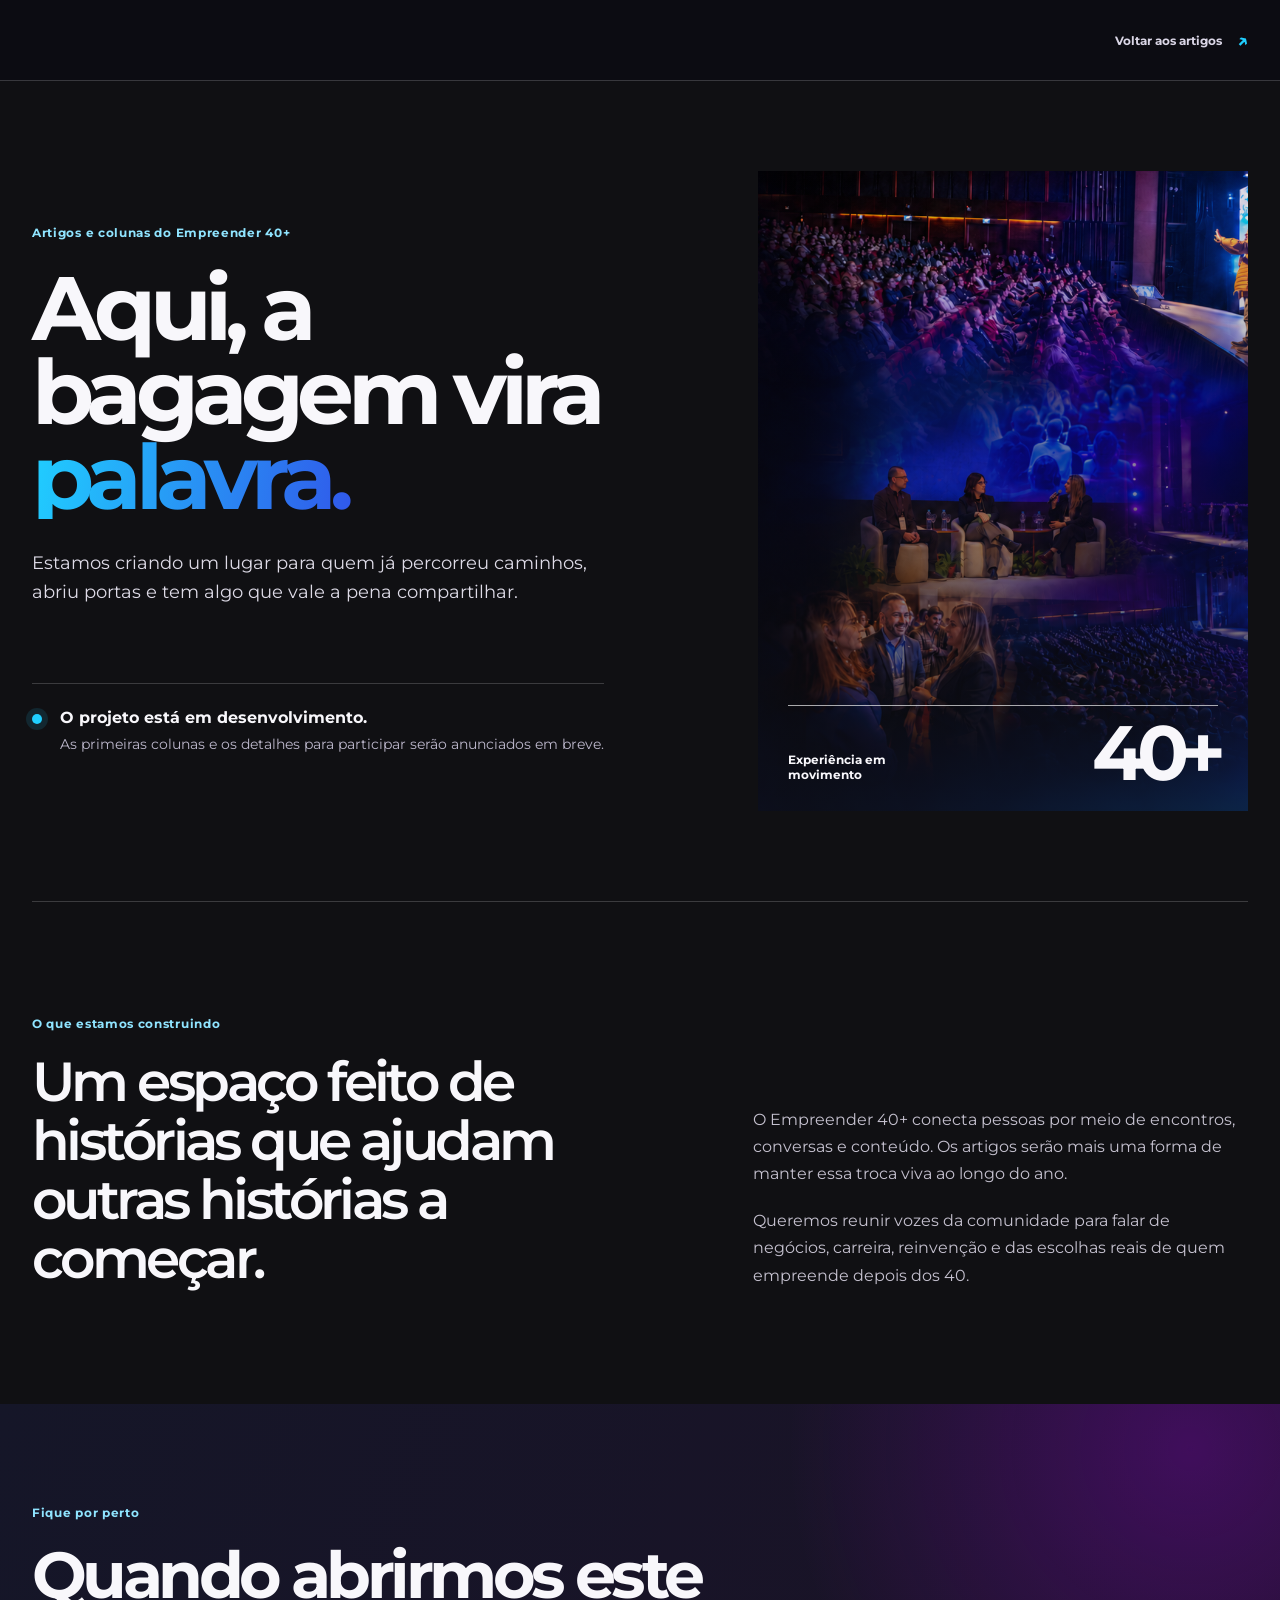
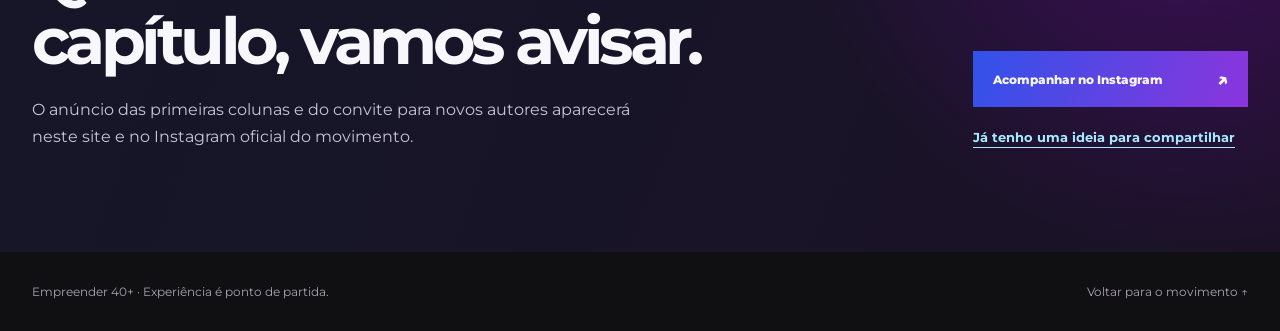
==== colunistas.html @ cd9b43f6 "Adiciona página de apresentação para futuros colunistas" ====
<!doctype html>
<html lang="pt-BR">
<head>
  <meta charset="utf-8">
  <meta name="viewport" content="width=device-width, initial-scale=1">
  <meta name="theme-color" content="#101013">
  <meta name="description" content="Conheça o espaço de artigos e colunas do Empreender 40+. O projeto está em desenvolvimento e a abertura será anunciada em breve.">
  <meta property="og:title" content="Artigos e colunas | Empreender 40+">
  <meta property="og:description" content="Aqui, a bagagem vira palavra. Estamos preparando um espaço para ideias com autoria.">
  <meta property="og:type" content="website">
  <meta property="og:locale" content="pt_BR">
  <link rel="icon" href="img/brand/favicon-32.png" sizes="32x32" type="image/png">
  <link rel="apple-touch-icon" href="img/brand/apple-touch-icon.png" sizes="180x180">
  <title>Artigos e colunas — Empreender 40+</title>
  <link rel="preconnect" href="https://fonts.googleapis.com">
  <link rel="preconnect" href="https://fonts.gstatic.com" crossorigin>
  <link href="https://fonts.googleapis.com/css2?family=Montserrat:wght@400;500;600;700;800&amp;display=swap" rel="stylesheet">
  <link rel="stylesheet" href="css/colunistas.css?v=20261019a">
</head>
<body>
  <a class="skip-link" href="#conteudo">Ir para o conteúdo</a>
  <header class="page-header">
    <div class="shell header-inner">
      <a class="brand" href="index.html#inicio" aria-label="Empreender 40+, página inicial"><img src="img/new/Cópia de ASSINATURA HORIZONTAL BRANCO.png" width="8000" height="4500" alt=""></a>
      <a class="header-back" href="index.html#site">Voltar aos artigos <span aria-hidden="true">↗</span></a>
    </div>
  </header>

  <main id="conteudo">
    <section class="intro shell" aria-labelledby="intro-title">
      <div class="intro-copy">
        <p class="section-name">Artigos e colunas do Empreender 40+</p>
        <h1 id="intro-title">Aqui, a bagagem vira <span>palavra.</span></h1>
        <p class="intro-lead">Estamos criando um lugar para quem já percorreu caminhos, abriu portas e tem algo que vale a pena compartilhar.</p>
        <div class="status-note"><span class="status-dot" aria-hidden="true"></span><div><strong>O projeto está em desenvolvimento.</strong><p>As primeiras colunas e os detalhes para participar serão anunciados em breve.</p></div></div>
      </div>
      <div class="intro-visual" role="img" aria-label="Público e palestrantes do Empreender 40+ trocam experiências em um evento">
        <img src="img/new/hero/img2.png" width="1491" height="1055" alt="" aria-hidden="true">
        <div class="visual-caption"><span>Experiência em movimento</span><strong>40+</strong></div>
      </div>
    </section>

    <section class="project shell" aria-labelledby="project-title">
      <div class="project-heading"><p class="section-name">O que estamos construindo</p><h2 id="project-title">Um espaço feito de histórias que ajudam outras histórias a começar.</h2></div>
      <div class="project-copy"><p>O Empreender 40+ conecta pessoas por meio de encontros, conversas e conteúdo. Os artigos serão mais uma forma de manter essa troca viva ao longo do ano.</p><p>Queremos reunir vozes da comunidade para falar de negócios, carreira, reinvenção e das escolhas reais de quem empreende depois dos 40.</p></div>
    </section>

    <section class="next-step" aria-labelledby="next-title">
      <div class="shell next-inner">
        <div><p class="section-name">Fique por perto</p><h2 id="next-title">Quando abrirmos este capítulo, vamos avisar.</h2><p>O anúncio das primeiras colunas e do convite para novos autores aparecerá neste site e no Instagram oficial do movimento.</p></div>
        <div class="next-actions"><a class="primary-action" href="https://www.instagram.com/empreender_40mais/" target="_blank" rel="noopener noreferrer">Acompanhar no Instagram <span aria-hidden="true">↗</span></a><a class="secondary-action" href="mailto:contato@empreender40mais.com?subject=Ideia%20para%20os%20artigos%20do%20Empreender%2040%2B">Já tenho uma ideia para compartilhar</a></div>
      </div>
    </section>
  </main>

  <footer class="page-footer shell"><span>Empreender 40+ · Experiência é ponto de partida.</span><a href="index.html#site">Voltar para o movimento ↑</a></footer>
</body>
</html>
---- css/colunistas.css ----
:root { --ink: #101013; --paper: #f8f7fb; --muted: #c8c5d2; --line: rgba(255,255,255,.18); --blue: #20cfff; --royal: #3152e9; --purple: #b000f8; font-family: Montserrat, Arial, sans-serif; color: var(--paper); background: var(--ink); color-scheme: dark; }
*, *::before, *::after { box-sizing: border-box; }
html { scroll-behavior: smooth; }
body { min-width: 320px; margin: 0; background: var(--ink); }
a { color: inherit; }
img { display: block; max-width: 100%; }
:focus-visible { outline: 3px solid var(--blue); outline-offset: 4px; }
::selection { color: var(--ink); background: #83e5ff; }
.shell { width: min(1320px, calc(100% - 64px)); margin-inline: auto; }
.skip-link { position: fixed; z-index: 20; top: 12px; left: 18px; padding: 12px 16px; color: #101013; background: #fff; font-weight: 700; text-decoration: none; transform: translateY(-160%); }
.skip-link:focus { transform: none; }
.page-header { border-bottom: 1px solid var(--line); background: #0c0c12; }
.header-inner { display: flex; align-items: center; justify-content: space-between; gap: 24px; min-height: 80px; }
.brand { position: relative; display: block; flex: 0 0 146px; width: 146px; height: 25px; overflow: hidden; }
.brand img { position: absolute; top: -50px; left: -40px; width: 230px; max-width: none; height: auto; }
.header-back { display: inline-flex; align-items: center; gap: 15px; min-height: 44px; color: #dad6e6; font-size: .75rem; font-weight: 700; text-decoration: none; }
.header-back:hover, .page-footer a:hover { color: var(--blue); }
.header-back span { color: var(--blue); font-size: 1.2rem; }
.intro { display: grid; grid-template-columns: minmax(0, 1.15fr) minmax(0, .85fr); gap: clamp(36px, 5vw, 80px); align-items: stretch; min-height: min(820px, calc(100svh - 80px)); padding-block: clamp(48px, 7vw, 100px); }
.intro-copy { display: flex; flex-direction: column; align-items: start; justify-content: center; padding-block: 22px; }
.section-name { margin: 0; color: #8fe4ff; font-size: .72rem; font-weight: 700; letter-spacing: .06em; }
h1, h2, p { text-wrap: pretty; }
h1 { max-width: 820px; margin: 26px 0 30px; font-size: clamp(3.8rem, 7vw, 8rem); font-weight: 700; line-height: .94; letter-spacing: -.075em; }
h1 span { display: block; color: transparent; background: linear-gradient(100deg, var(--blue), var(--royal) 52%, #d13ce8); background-clip: text; -webkit-background-clip: text; }
.intro-lead { max-width: 590px; margin: 0; color: #dedbe7; font-size: clamp(1rem, 1.4vw, 1.25rem); line-height: 1.6; }
.status-note { display: flex; align-items: start; gap: 18px; max-width: 590px; margin-top: clamp(44px, 6vw, 80px); padding: 24px 0 0; border-top: 1px solid var(--line); }
.status-dot { flex: 0 0 10px; width: 10px; height: 10px; margin-top: 6px; border-radius: 50%; background: var(--blue); box-shadow: 0 0 0 6px rgba(32,207,255,.12); }
.status-note strong { display: block; font-size: 1rem; }
.status-note p { margin: 7px 0 0; color: #bcb7cb; font-size: .88rem; line-height: 1.55; }
.intro-visual { position: relative; min-height: 520px; overflow: hidden; background: #191724; }
.intro-visual::after { position: absolute; inset: 0; background: linear-gradient(180deg, rgba(16,16,19,.08), rgba(16,16,19,.75)); content: ""; pointer-events: none; }
.intro-visual img { width: 100%; height: 100%; object-fit: cover; object-position: 68% center; }
.visual-caption { position: absolute; z-index: 1; right: 30px; bottom: 28px; left: 30px; display: flex; align-items: end; justify-content: space-between; gap: 15px; padding-top: 16px; border-top: 1px solid rgba(255,255,255,.65); }
.visual-caption span { max-width: 160px; font-size: .73rem; font-weight: 700; line-height: 1.3; }
.visual-caption strong { font-size: clamp(3rem, 6vw, 6rem); line-height: .8; letter-spacing: -.11em; }
.project { display: grid; grid-template-columns: minmax(0, 1.1fr) minmax(0, .9fr); gap: clamp(40px, 9vw, 140px); padding-block: clamp(80px, 9vw, 140px); border-top: 1px solid var(--line); }
.project h2 { max-width: 760px; margin: 22px 0 0; font-size: clamp(2.5rem, 4.3vw, 5rem); font-weight: 600; line-height: 1.07; letter-spacing: -.065em; }
.project-copy { align-self: end; max-width: 540px; }
.project-copy p { margin: 0 0 20px; color: #c5c1cf; font-size: 1rem; line-height: 1.7; }
.project-copy p:last-child { margin-bottom: 0; }
.next-step { background: radial-gradient(circle at 93% 10%, rgba(176,0,248,.25), transparent 32%), linear-gradient(110deg, #151628, #1b1227); }
.next-inner { display: flex; align-items: end; justify-content: space-between; gap: 55px; padding-block: clamp(75px, 8vw, 125px); }
.next-inner h2 { max-width: 730px; margin: 22px 0 23px; font-size: clamp(2.8rem, 5.1vw, 5.8rem); line-height: 1.01; letter-spacing: -.07em; }
.next-inner p:last-child { max-width: 610px; margin: 0; color: #c9c5d6; font-size: 1rem; line-height: 1.65; }
.next-actions { display: grid; gap: 22px; justify-items: start; min-width: 275px; padding-bottom: 3px; }
.primary-action { display: inline-flex; align-items: center; justify-content: space-between; gap: 28px; min-width: 275px; min-height: 56px; padding: 15px 20px; background: linear-gradient(110deg, var(--royal), #8b35dc); font-size: .77rem; font-weight: 800; text-decoration: none; }
.primary-action:hover { background: linear-gradient(110deg, #1e6ef1, #ae36ea); }
.primary-action span { font-size: 1.2rem; }
.secondary-action { color: #a6eaff; font-size: .8rem; font-weight: 700; line-height: 1.4; text-decoration-thickness: 1px; text-underline-offset: 5px; }
.secondary-action:hover { color: #fff; }
.page-footer { display: flex; justify-content: space-between; gap: 24px; padding-block: 32px; color: #a8a3b3; font-size: .75rem; }
.page-footer a { text-decoration: none; }
@media (max-width: 900px) { .intro { grid-template-columns: 1fr; min-height: 0; padding-top: 85px; } .intro-visual { min-height: 380px; max-height: 520px; } .project { grid-template-columns: 1fr; gap: 35px; } .next-inner { align-items: start; flex-direction: column; } }
@media (max-width: 600px) { .shell { width: calc(100% - 36px); } .header-inner { min-height: 68px; } .header-back { gap: 6px; font-size: .68rem; } .intro { gap: 36px; padding-top: 58px; } h1 { font-size: clamp(3rem, 12vw, 5.2rem); } .intro-visual { min-height: 310px; } .visual-caption { right: 18px; bottom: 18px; left: 18px; } .project { padding-block: 75px; } .project h2 { font-size: clamp(2.3rem, 9vw, 4rem); } .next-inner { padding-block: 75px; } .next-inner h2 { font-size: clamp(2.7rem, 10vw, 4.5rem); } .next-actions, .primary-action { width: 100%; min-width: 0; } .page-footer { flex-direction: column; } }
@media (prefers-reduced-motion: reduce) { html { scroll-behavior: auto; } }
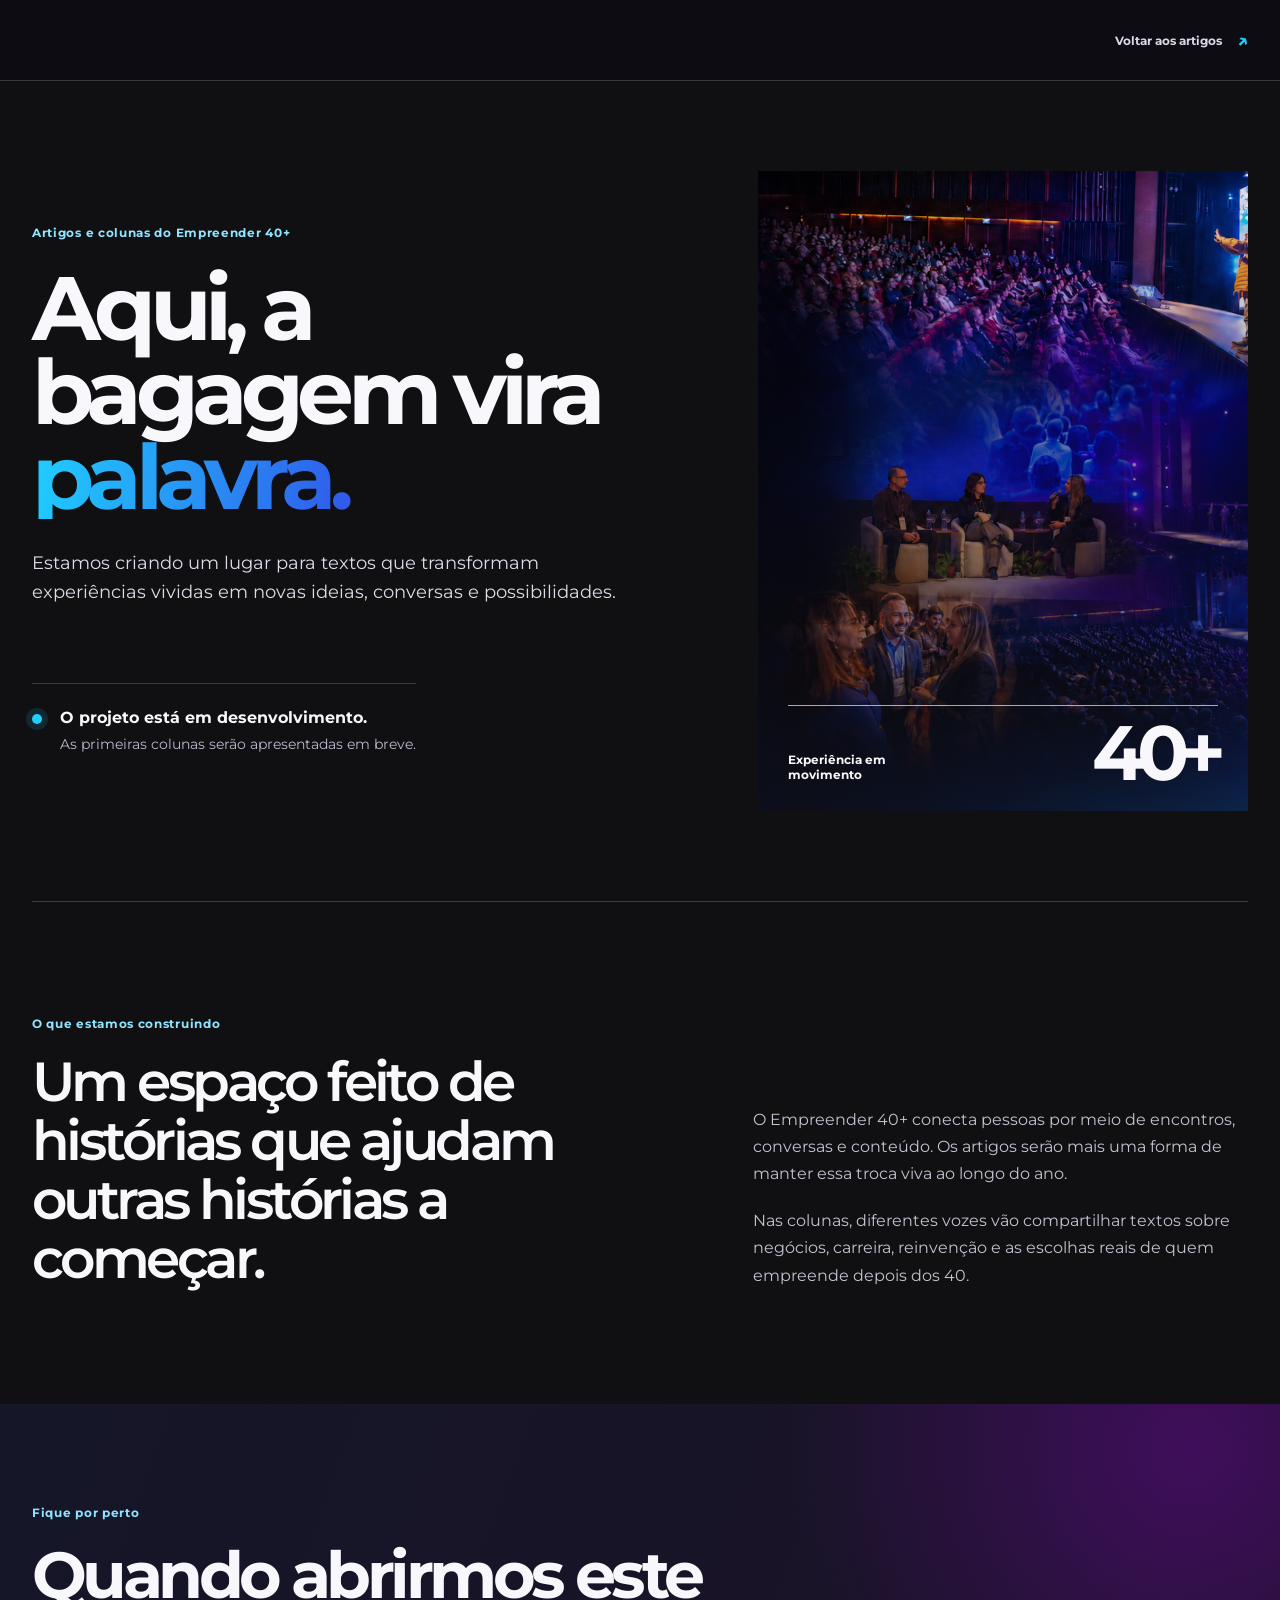
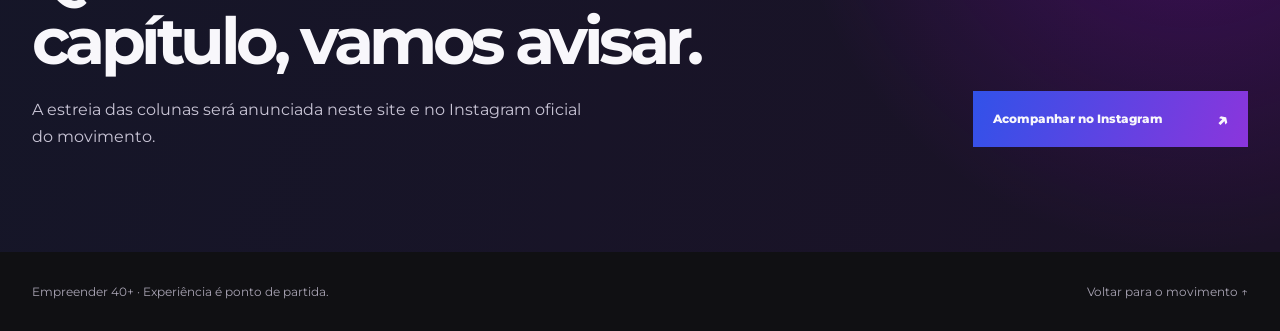
==== commit 09cf1c11: "Ajusta apresentação das colunas sem chamada aberta" ====
--- a/colunistas.html
+++ b/colunistas.html
@@ -15,7 +15,7 @@
   <link rel="preconnect" href="https://fonts.googleapis.com">
   <link rel="preconnect" href="https://fonts.gstatic.com" crossorigin>
   <link href="https://fonts.googleapis.com/css2?family=Montserrat:wght@400;500;600;700;800&amp;display=swap" rel="stylesheet">
-  <link rel="stylesheet" href="css/colunistas.css?v=20261019a">
+  <link rel="stylesheet" href="css/colunistas.css?v=20261019b">
 </head>
 <body>
   <a class="skip-link" href="#conteudo">Ir para o conteúdo</a>
@@ -31,8 +31,8 @@
       <div class="intro-copy">
         <p class="section-name">Artigos e colunas do Empreender 40+</p>
         <h1 id="intro-title">Aqui, a bagagem vira <span>palavra.</span></h1>
-        <p class="intro-lead">Estamos criando um lugar para quem já percorreu caminhos, abriu portas e tem algo que vale a pena compartilhar.</p>
-        <div class="status-note"><span class="status-dot" aria-hidden="true"></span><div><strong>O projeto está em desenvolvimento.</strong><p>As primeiras colunas e os detalhes para participar serão anunciados em breve.</p></div></div>
+        <p class="intro-lead">Estamos criando um lugar para textos que transformam experiências vividas em novas ideias, conversas e possibilidades.</p>
+        <div class="status-note"><span class="status-dot" aria-hidden="true"></span><div><strong>O projeto está em desenvolvimento.</strong><p>As primeiras colunas serão apresentadas em breve.</p></div></div>
       </div>
       <div class="intro-visual" role="img" aria-label="Público e palestrantes do Empreender 40+ trocam experiências em um evento">
         <img src="img/new/hero/img2.png" width="1491" height="1055" alt="" aria-hidden="true">
@@ -42,13 +42,13 @@
 
     <section class="project shell" aria-labelledby="project-title">
       <div class="project-heading"><p class="section-name">O que estamos construindo</p><h2 id="project-title">Um espaço feito de histórias que ajudam outras histórias a começar.</h2></div>
-      <div class="project-copy"><p>O Empreender 40+ conecta pessoas por meio de encontros, conversas e conteúdo. Os artigos serão mais uma forma de manter essa troca viva ao longo do ano.</p><p>Queremos reunir vozes da comunidade para falar de negócios, carreira, reinvenção e das escolhas reais de quem empreende depois dos 40.</p></div>
+      <div class="project-copy"><p>O Empreender 40+ conecta pessoas por meio de encontros, conversas e conteúdo. Os artigos serão mais uma forma de manter essa troca viva ao longo do ano.</p><p>Nas colunas, diferentes vozes vão compartilhar textos sobre negócios, carreira, reinvenção e as escolhas reais de quem empreende depois dos 40.</p></div>
     </section>
 
     <section class="next-step" aria-labelledby="next-title">
       <div class="shell next-inner">
-        <div><p class="section-name">Fique por perto</p><h2 id="next-title">Quando abrirmos este capítulo, vamos avisar.</h2><p>O anúncio das primeiras colunas e do convite para novos autores aparecerá neste site e no Instagram oficial do movimento.</p></div>
-        <div class="next-actions"><a class="primary-action" href="https://www.instagram.com/empreender_40mais/" target="_blank" rel="noopener noreferrer">Acompanhar no Instagram <span aria-hidden="true">↗</span></a><a class="secondary-action" href="mailto:contato@empreender40mais.com?subject=Ideia%20para%20os%20artigos%20do%20Empreender%2040%2B">Já tenho uma ideia para compartilhar</a></div>
+        <div><p class="section-name">Fique por perto</p><h2 id="next-title">Quando abrirmos este capítulo, vamos avisar.</h2><p>A estreia das colunas será anunciada neste site e no Instagram oficial do movimento.</p></div>
+        <div class="next-actions"><a class="primary-action" href="https://www.instagram.com/empreender_40mais/" target="_blank" rel="noopener noreferrer">Acompanhar no Instagram <span aria-hidden="true">↗</span></a></div>
       </div>
     </section>
   </main>
--- a/css/colunistas.css
+++ b/css/colunistas.css
@@ -42,12 +42,10 @@
 .next-inner { display: flex; align-items: end; justify-content: space-between; gap: 55px; padding-block: clamp(75px, 8vw, 125px); }
 .next-inner h2 { max-width: 730px; margin: 22px 0 23px; font-size: clamp(2.8rem, 5.1vw, 5.8rem); line-height: 1.01; letter-spacing: -.07em; }
 .next-inner p:last-child { max-width: 610px; margin: 0; color: #c9c5d6; font-size: 1rem; line-height: 1.65; }
-.next-actions { display: grid; gap: 22px; justify-items: start; min-width: 275px; padding-bottom: 3px; }
+.next-actions { min-width: 275px; padding-bottom: 3px; }
 .primary-action { display: inline-flex; align-items: center; justify-content: space-between; gap: 28px; min-width: 275px; min-height: 56px; padding: 15px 20px; background: linear-gradient(110deg, var(--royal), #8b35dc); font-size: .77rem; font-weight: 800; text-decoration: none; }
 .primary-action:hover { background: linear-gradient(110deg, #1e6ef1, #ae36ea); }
 .primary-action span { font-size: 1.2rem; }
-.secondary-action { color: #a6eaff; font-size: .8rem; font-weight: 700; line-height: 1.4; text-decoration-thickness: 1px; text-underline-offset: 5px; }
-.secondary-action:hover { color: #fff; }
 .page-footer { display: flex; justify-content: space-between; gap: 24px; padding-block: 32px; color: #a8a3b3; font-size: .75rem; }
 .page-footer a { text-decoration: none; }
 @media (max-width: 900px) { .intro { grid-template-columns: 1fr; min-height: 0; padding-top: 85px; } .intro-visual { min-height: 380px; max-height: 520px; } .project { grid-template-columns: 1fr; gap: 35px; } .next-inner { align-items: start; flex-direction: column; } }
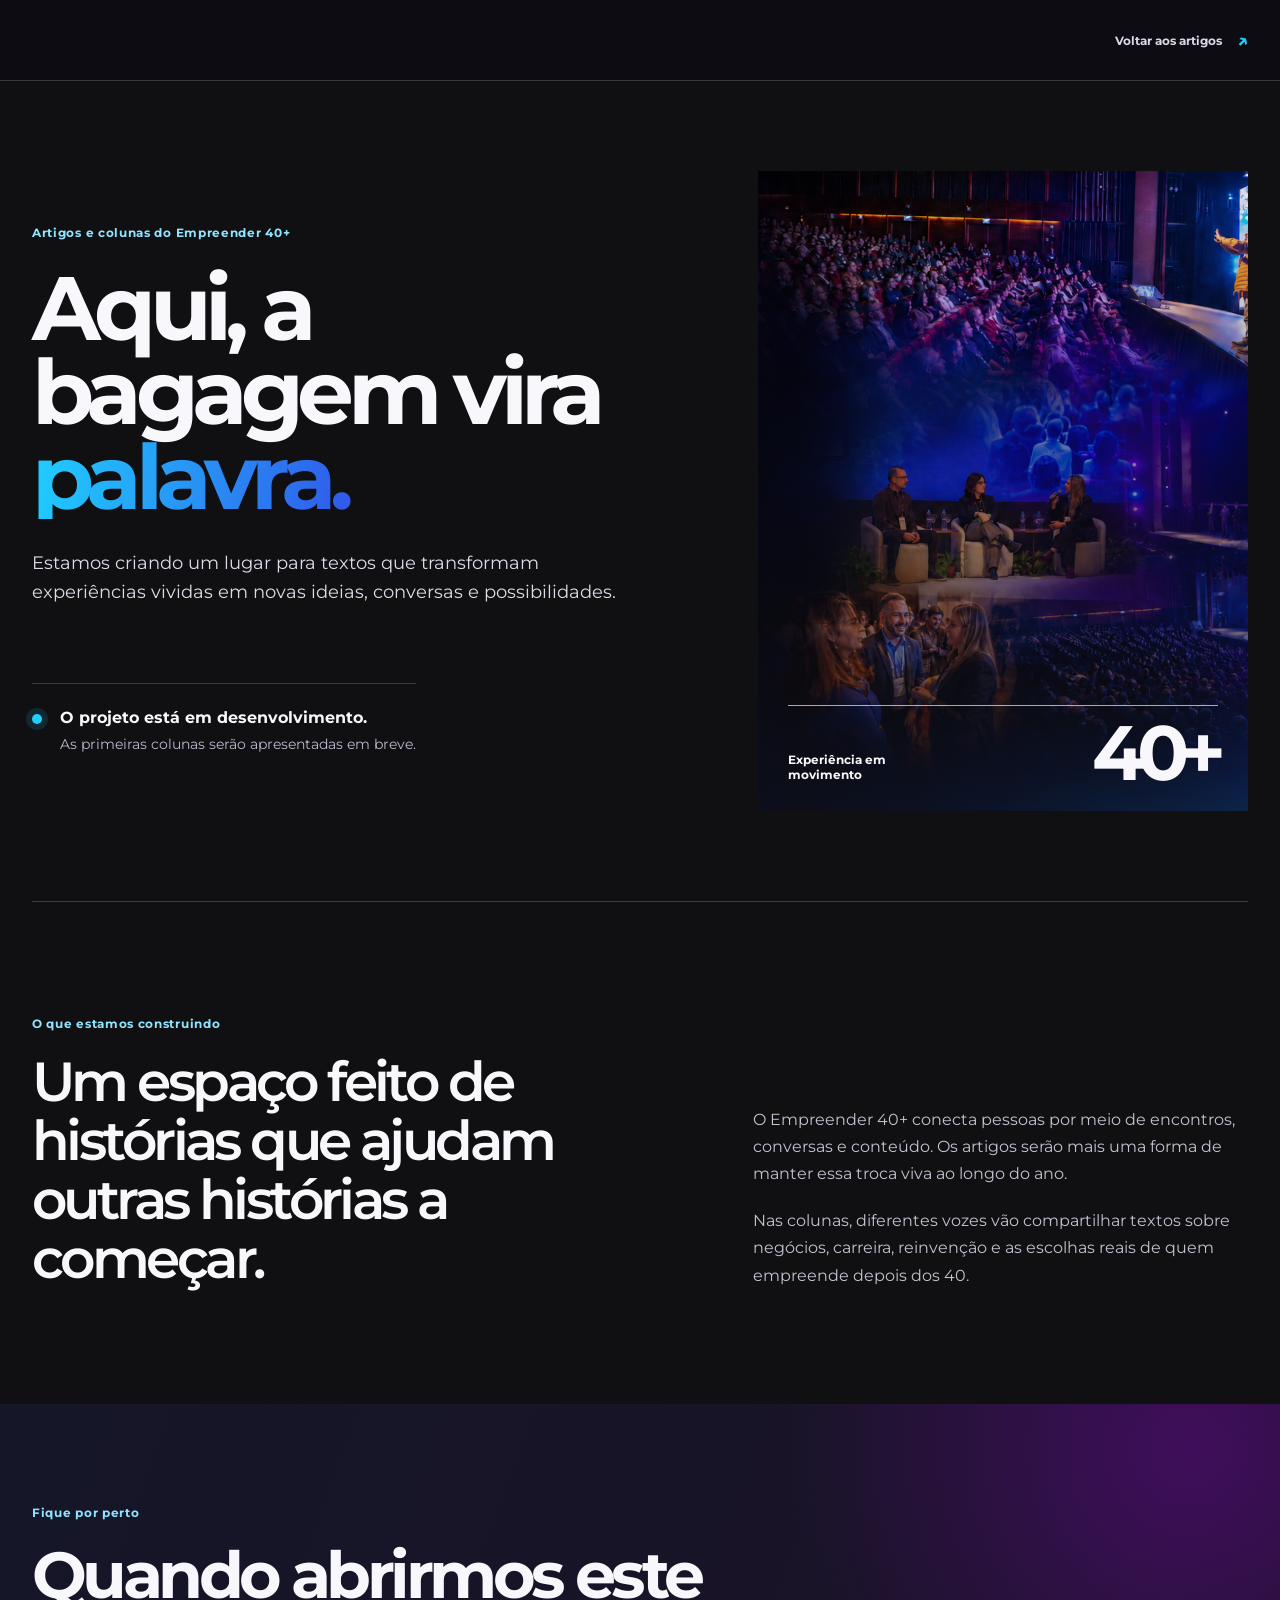
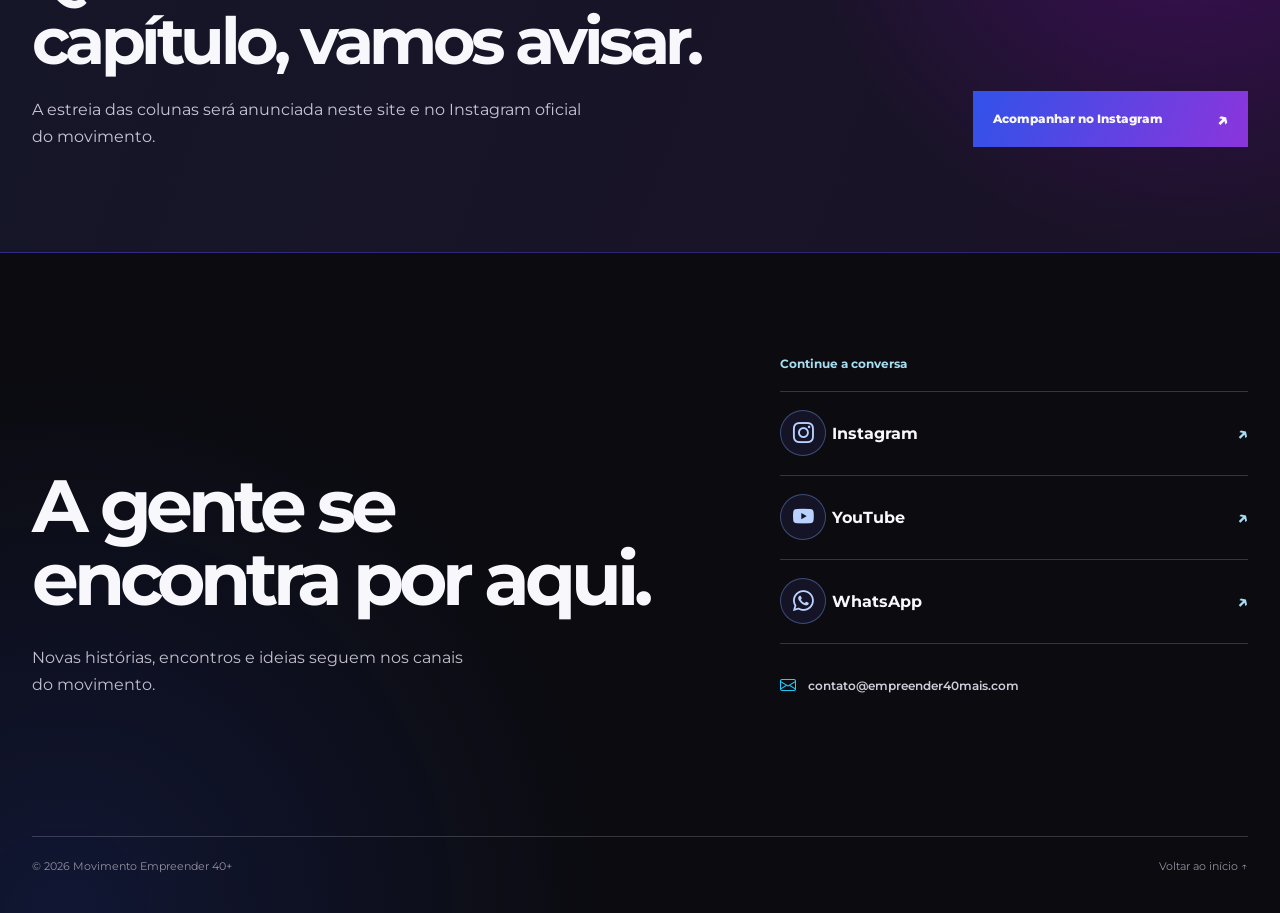
==== commit d517874c: "Redesenha rodapes com links e icones sociais" ====
--- a/colunistas.html
+++ b/colunistas.html
@@ -15,7 +15,8 @@
   <link rel="preconnect" href="https://fonts.googleapis.com">
   <link rel="preconnect" href="https://fonts.gstatic.com" crossorigin>
   <link href="https://fonts.googleapis.com/css2?family=Montserrat:wght@400;500;600;700;800&amp;display=swap" rel="stylesheet">
-  <link rel="stylesheet" href="css/colunistas.css?v=20261019b">
+  <link rel="stylesheet" href="https://cdn.jsdelivr.net/npm/bootstrap-icons@1.11.3/font/bootstrap-icons.css">
+  <link rel="stylesheet" href="css/colunistas.css?v=20261019d">
 </head>
 <body>
   <a class="skip-link" href="#conteudo">Ir para o conteúdo</a>
@@ -53,6 +54,12 @@
     </section>
   </main>
 
-  <footer class="page-footer shell"><span>Empreender 40+ · Experiência é ponto de partida.</span><a href="index.html#site">Voltar para o movimento ↑</a></footer>
+  <footer class="page-footer">
+    <div class="shell page-footer-main">
+      <div class="page-footer-intro"><a class="brand" href="index.html#inicio" aria-label="Empreender 40+, página inicial"><img src="img/new/Cópia de ASSINATURA HORIZONTAL BRANCO.png" width="8000" height="4500" alt="" loading="lazy"></a><h2>A gente se encontra por aqui.</h2><p>Novas histórias, encontros e ideias seguem nos canais do movimento.</p></div>
+      <div class="page-footer-connect"><h3>Continue a conversa</h3><nav aria-label="Redes sociais e canais do Empreender 40+"><a href="https://www.instagram.com/empreender_40mais/" target="_blank" rel="noopener noreferrer"><i class="bi bi-instagram" aria-hidden="true"></i><span>Instagram</span><span aria-hidden="true">↗</span></a><a href="https://www.youtube.com/@CanalEmpreender40Mais" target="_blank" rel="noopener noreferrer"><i class="bi bi-youtube" aria-hidden="true"></i><span>YouTube</span><span aria-hidden="true">↗</span></a><a href="https://wa.me/555191086971" target="_blank" rel="noopener noreferrer"><i class="bi bi-whatsapp" aria-hidden="true"></i><span>WhatsApp</span><span aria-hidden="true">↗</span></a></nav><a class="page-footer-email" href="mailto:contato@empreender40mais.com"><i class="bi bi-envelope" aria-hidden="true"></i>contato@empreender40mais.com</a></div>
+    </div>
+    <div class="shell page-footer-bottom"><span>© 2026 Movimento Empreender 40+</span><a href="index.html#inicio">Voltar ao início ↑</a></div>
+  </footer>
 </body>
 </html>
--- a/css/colunistas.css
+++ b/css/colunistas.css
@@ -46,8 +46,20 @@
 .primary-action { display: inline-flex; align-items: center; justify-content: space-between; gap: 28px; min-width: 275px; min-height: 56px; padding: 15px 20px; background: linear-gradient(110deg, var(--royal), #8b35dc); font-size: .77rem; font-weight: 800; text-decoration: none; }
 .primary-action:hover { background: linear-gradient(110deg, #1e6ef1, #ae36ea); }
 .primary-action span { font-size: 1.2rem; }
-.page-footer { display: flex; justify-content: space-between; gap: 24px; padding-block: 32px; color: #a8a3b3; font-size: .75rem; }
-.page-footer a { text-decoration: none; }
-@media (max-width: 900px) { .intro { grid-template-columns: 1fr; min-height: 0; padding-top: 85px; } .intro-visual { min-height: 380px; max-height: 520px; } .project { grid-template-columns: 1fr; gap: 35px; } .next-inner { align-items: start; flex-direction: column; } }
-@media (max-width: 600px) { .shell { width: calc(100% - 36px); } .header-inner { min-height: 68px; } .header-back { gap: 6px; font-size: .68rem; } .intro { gap: 36px; padding-top: 58px; } h1 { font-size: clamp(3rem, 12vw, 5.2rem); } .intro-visual { min-height: 310px; } .visual-caption { right: 18px; bottom: 18px; left: 18px; } .project { padding-block: 75px; } .project h2 { font-size: clamp(2.3rem, 9vw, 4rem); } .next-inner { padding-block: 75px; } .next-inner h2 { font-size: clamp(2.7rem, 10vw, 4.5rem); } .next-actions, .primary-action { width: 100%; min-width: 0; } .page-footer { flex-direction: column; } }
+.page-footer { padding-top: clamp(76px, 8vw, 120px); border-top: 1px solid rgba(89,69,242,.45); background: radial-gradient(circle at 5% 100%, rgba(49,82,233,.16), transparent 39%), #0b0b10; }
+.page-footer-main { display: grid; grid-template-columns: minmax(0, 1.15fr) minmax(320px, .85fr); gap: clamp(60px, 9vw, 150px); }
+.page-footer-intro .brand { margin-bottom: clamp(50px, 7vw, 90px); }
+.page-footer h2 { max-width: 650px; margin: 0; font-size: clamp(3.3rem, 5.8vw, 6rem); line-height: .98; letter-spacing: -.07em; }
+.page-footer-intro p { max-width: 480px; margin: 28px 0 0; color: #c3bfcd; font-size: 1rem; line-height: 1.7; }
+.page-footer-connect h3 { margin: 0 0 20px; color: #a6ddf0; font-size: .76rem; }
+.page-footer-connect nav { border-top: 1px solid var(--line); }
+.page-footer-connect nav a { display: grid; grid-template-columns: 52px 1fr auto; align-items: center; min-height: 84px; border-bottom: 1px solid var(--line); font-size: 1rem; font-weight: 700; text-decoration: none; }
+.page-footer-connect nav i { display: grid; place-items: center; width: 46px; height: 46px; border: 1px solid rgba(130,169,255,.38); border-radius: 50%; background: rgba(61,62,140,.18); color: #b9d2ff; font-size: 1.3rem; font-weight: 400; }
+.page-footer-connect nav a span:last-child { color: #a6ddf0; font-size: 1.2rem; }
+.page-footer-email { display: inline-flex; align-items: center; gap: 12px; max-width: 100%; min-height: 44px; margin-top: 20px; color: #d1ccda; font-size: .78rem; font-weight: 600; overflow-wrap: anywhere; text-decoration: none; }
+.page-footer-email i { color: var(--blue); font-size: 1rem; }
+.page-footer-bottom { display: flex; justify-content: space-between; gap: 24px; margin-top: clamp(85px, 10vw, 140px); padding-block: 22px 40px; border-top: 1px solid var(--line); color: #9290a0; font-size: .7rem; }
+.page-footer-bottom a { text-decoration: none; }
+@media (max-width: 900px) { .intro { grid-template-columns: 1fr; min-height: 0; padding-top: 85px; } .intro-visual { min-height: 380px; max-height: 520px; } .project { grid-template-columns: 1fr; gap: 35px; } .next-inner { align-items: start; flex-direction: column; } .page-footer-main { grid-template-columns: 1fr; gap: 65px; } .page-footer-connect { max-width: 600px; } }
+@media (max-width: 600px) { .shell { width: calc(100% - 36px); } .header-inner { min-height: 68px; } .header-back { gap: 6px; font-size: .68rem; } .intro { gap: 36px; padding-top: 58px; } h1 { font-size: clamp(3rem, 12vw, 5.2rem); } .intro-visual { min-height: 310px; } .visual-caption { right: 18px; bottom: 18px; left: 18px; } .project { padding-block: 75px; } .project h2 { font-size: clamp(2.3rem, 9vw, 4rem); } .next-inner { padding-block: 75px; } .next-inner h2 { font-size: clamp(2.7rem, 10vw, 4.5rem); } .next-actions, .primary-action { width: 100%; min-width: 0; } .page-footer { padding-top: 72px; } .page-footer-main { gap: 58px; } .page-footer-intro .brand { margin-bottom: 42px; } .page-footer h2 { font-size: clamp(3rem, 13vw, 5rem); } .page-footer-bottom { flex-direction: column; margin-top: 75px; } }
 @media (prefers-reduced-motion: reduce) { html { scroll-behavior: auto; } }
